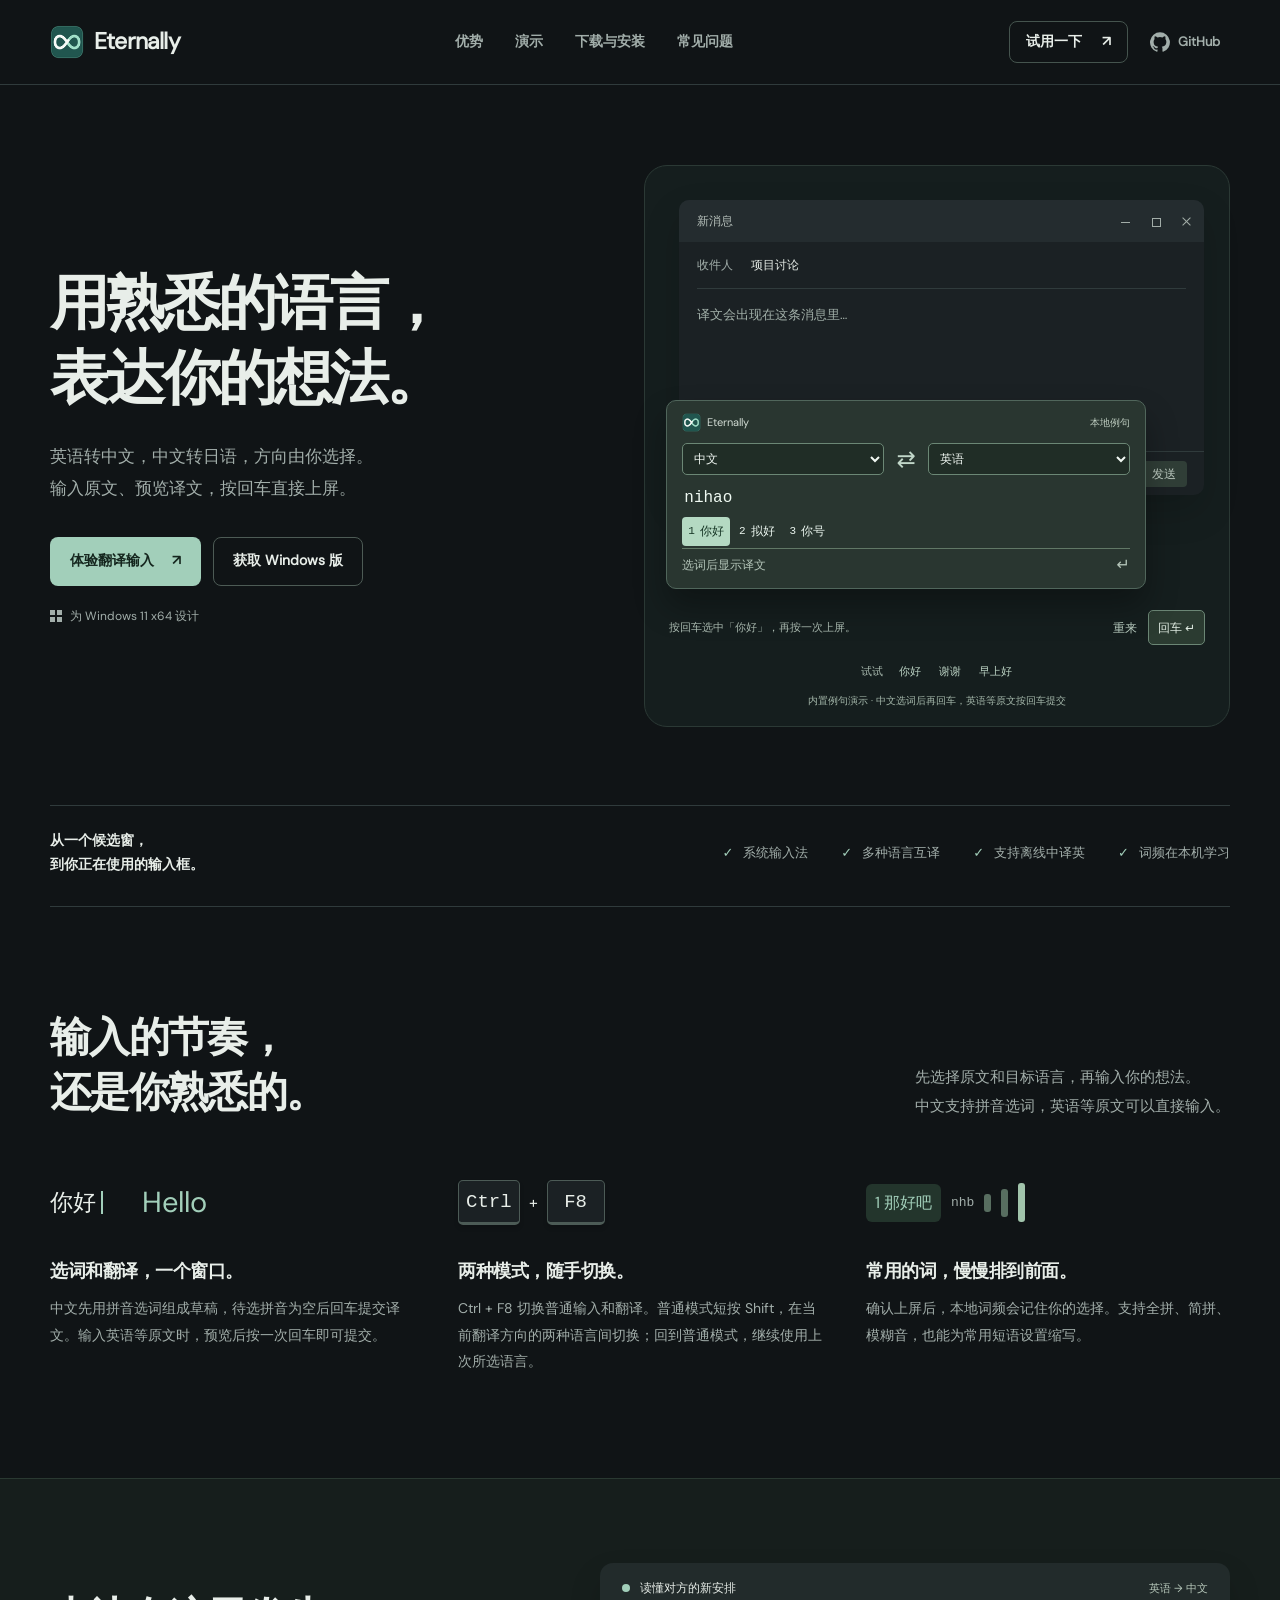
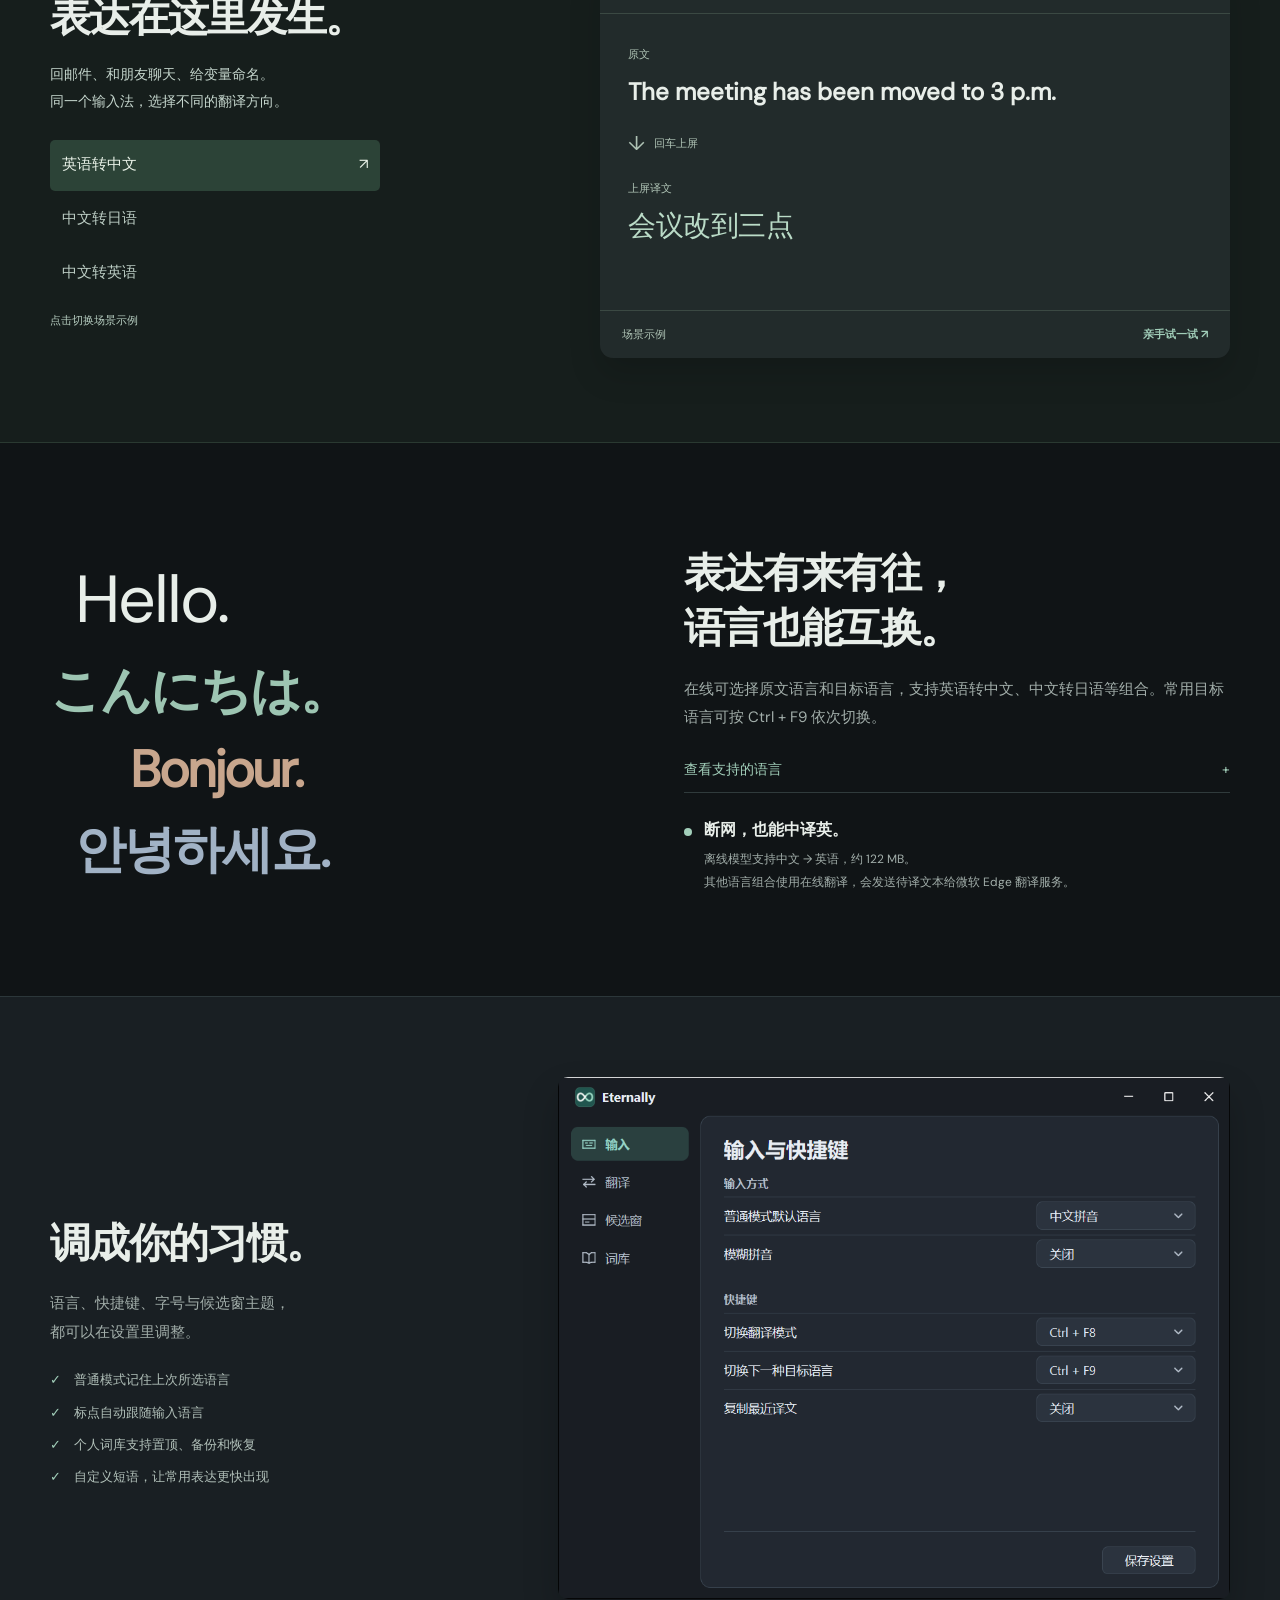
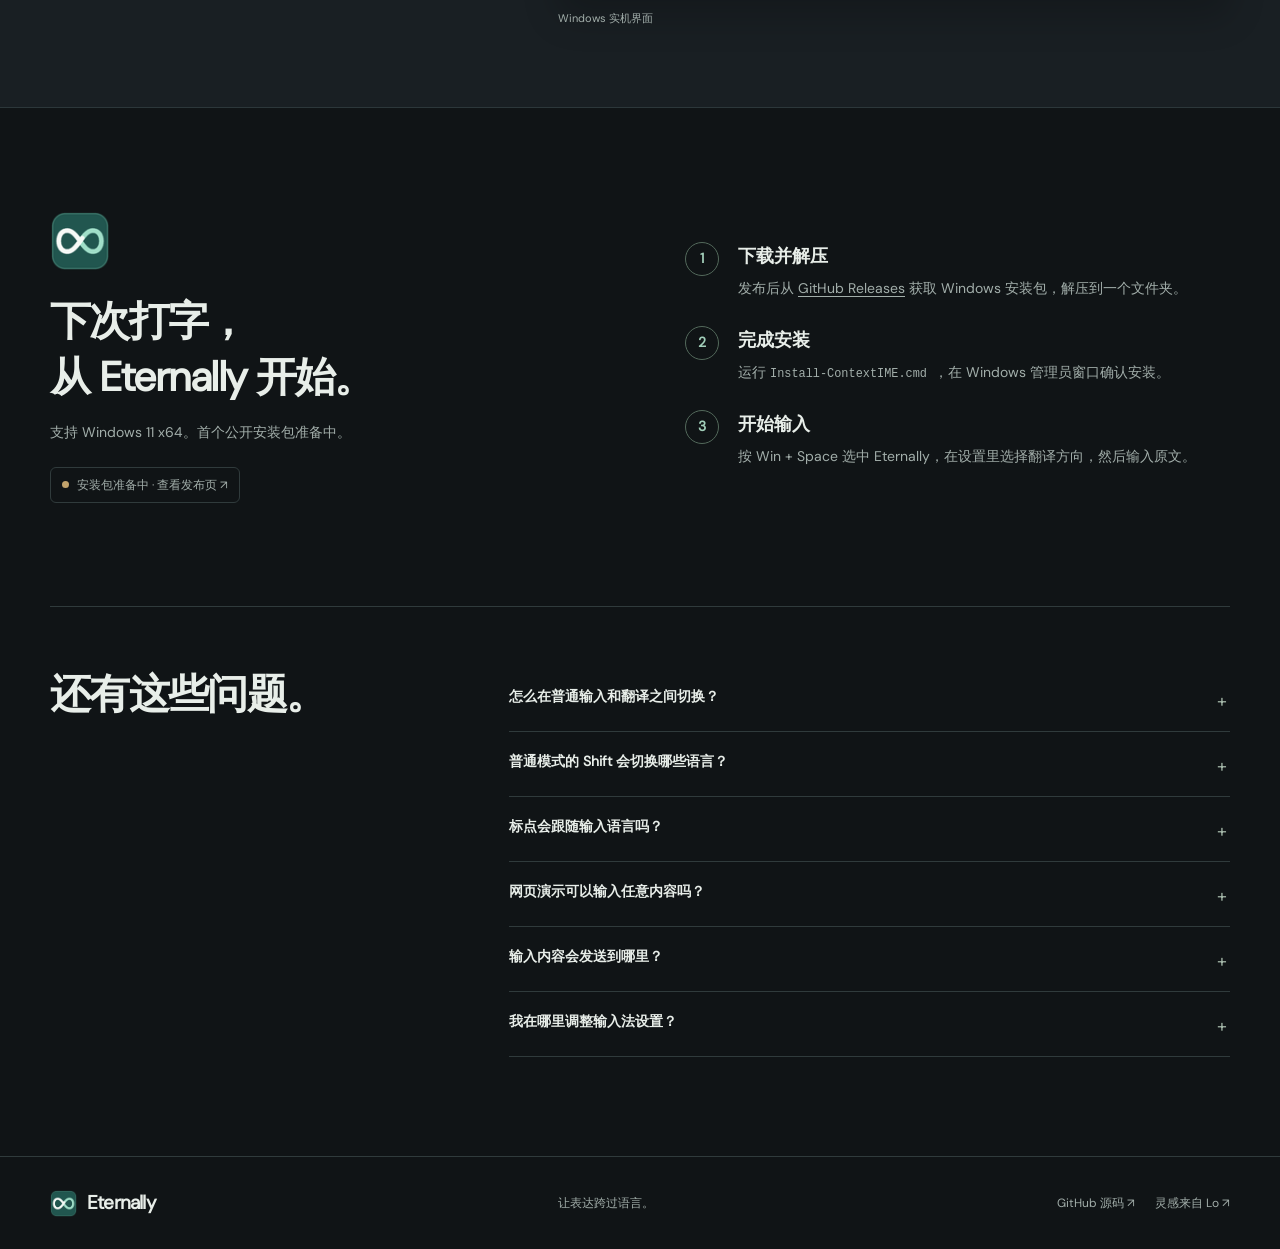
==== docs/index.html @ 4bd0f8e2 "Add Eternally Windows input method and website" ====
<!DOCTYPE html>
<html lang="zh-CN">
 <head>
  <meta charset="utf-8"/>
  <meta content="width=device-width, initial-scale=1" name="viewport"/>
  <meta content="Eternally 是 Windows 11 上的翻译输入法。选择原文和目标语言，在候选窗里预览译文，按回车直接上屏。" name="description"/>
  <meta content="#101416" name="theme-color"/>
  <title>
   Eternally · 让表达跨过语言
  </title>
  <link href="./assets/eternally.png" rel="icon" type="image/png"/>
  <link as="font" crossorigin="" href="./assets/dm-sans.ttf" rel="preload" type="font/ttf"/>
  <link href="./styles.css" rel="stylesheet"/>
  <script defer="" src="./demo.js">
  </script>
 </head>
 <body>
  <a class="skip" href="#main">
   跳到主要内容
  </a>
  <header class="site-header" id="top">
   <div class="wrap header-inner">
    <a aria-label="Eternally 首页" class="brand" href="#top">
     <img alt="" height="34" src="./assets/eternally.png" width="34"/>
     <span translate="no">
      Eternally
     </span>
    </a>
    <nav aria-label="主导航">
     <a href="#features">
      优势
     </a>
     <a href="#showcase">
      演示
     </a>
     <a href="#install">
      下载与安装
     </a>
     <a href="#faq">
      常见问题
     </a>
    </nav>
    <div class="header-actions">
     <a class="header-try" href="#pinyin">
      试用一下
      <span aria-hidden="true">
       ↗
      </span>
     </a>
     <a aria-label="在 GitHub 查看 Eternally 源码（新标签页）" class="header-github" href="https://github.com/wiptgdxv/Eternally" rel="noopener noreferrer" target="_blank" title="在 GitHub 查看源码">
      <svg aria-hidden="true" focusable="false" height="20" viewBox="0 0 24 24" width="20" fill="currentColor">
       <path d="M12 .3a12 12 0 0 0-3.8 23.38c.6.12.83-.26.83-.57L9 21.07c-3.34.72-4.04-1.61-4.04-1.61-.55-1.39-1.34-1.76-1.34-1.76-1.08-.74.09-.73.09-.73 1.2.09 1.84 1.24 1.84 1.24 1.07 1.83 2.8 1.3 3.49 1 .1-.78.42-1.31.76-1.61-2.67-.3-5.47-1.33-5.47-5.93 0-1.31.47-2.38 1.24-3.22-.14-.3-.54-1.52.1-3.18 0 0 1-.32 3.3 1.23a11.5 11.5 0 0 1 6 0c2.28-1.55 3.29-1.23 3.29-1.23.64 1.66.24 2.88.12 3.18a4.65 4.65 0 0 1 1.23 3.22c0 4.61-2.8 5.63-5.48 5.92.42.36.81 1.1.81 2.22l-.01 3.29c0 .31.2.69.82.57A12 12 0 0 0 12 .3Z"/>
      </svg>
      <span class="github-label" translate="no">GitHub</span>
     </a>
    </div>
   </div>
  </header>
  <main id="main">
   <section aria-labelledby="hero-title" class="hero wrap">
    <div class="hero-copy">
     <h1 id="hero-title">
      用熟悉的语言，
      <br/>
      表达你的想法。
     </h1>
     <p class="hero-description">
      英语转中文，中文转日语，方向由你选择。
      <br class="desktop-break"/>
      输入原文、预览译文，按回车直接上屏。
     </p>
     <div class="hero-actions">
      <a class="button button-primary" href="#pinyin">
       体验翻译输入
       <span aria-hidden="true">
        ↗
       </span>
      </a>
      <a class="button button-secondary" href="#install">
       获取 Windows 版
      </a>
     </div>
     <p class="platform-note">
      <span aria-hidden="true" class="windows-mark">
      </span>
      为 Windows 11 x64 设计
     </p>
    </div>
    <div aria-label="Eternally 交互示例" class="hero-stage" data-demo="" id="demo">
     <div class="message-window">
      <div class="window-bar">
       <span>
        新消息
       </span>
       <div aria-hidden="true" class="window-controls">
        <i>
        </i>
        <i>
        </i>
        <i>
        </i>
       </div>
      </div>
      <div class="message-recipient">
       <span>
        收件人
       </span>
       项目讨论
      </div>
      <div class="message-body">
       <label class="visually-hidden" for="output">
        译文上屏结果
       </label>
       <textarea id="output" name="translation-output" placeholder="译文会出现在这条消息里…" readonly="" rows="3"></textarea>
      </div>
      <div aria-hidden="true" class="message-toolbar">
       <span>
        A
       </span>
       <span>
        +
       </span>
       <span class="message-send">
        发送
       </span>
      </div>
     </div>
     <div class="ime">
      <div class="ime-header">
       <span class="ime-brand">
        <img alt="" height="19" src="./assets/eternally.png" width="19"/>
        Eternally
       </span>
       <span class="demo-sample-label">
        本地例句
       </span>
      </div>
      <div aria-label="选择翻译方向" class="translation-pair" role="group">
       <label class="pair-field">
        <span class="visually-hidden">
         原文语言
        </span>
        <select aria-label="原文语言" autocomplete="off" id="source-language" name="source-language">
         <option selected="" value="zh">
          中文
         </option>
         <option value="en">
          英语
         </option>
         <option value="ja">
          日语
         </option>
         <option value="fr">
          法语
         </option>
        </select>
       </label>
       <button aria-label="交换原文和目标语言" class="pair-swap" data-swap="" title="交换语言" type="button">
        <span aria-hidden="true">
         ⇄
        </span>
       </button>
       <label class="pair-field">
        <span class="visually-hidden">
         目标语言
        </span>
        <select aria-label="目标语言" autocomplete="off" id="target-language" name="target-language">
         <option value="zh">
          中文
         </option>
         <option selected="" value="en">
          英语
         </option>
         <option value="ja">
          日语
         </option>
         <option value="fr">
          法语
         </option>
        </select>
       </label>
      </div>
      <div class="ime-composition">
       <span class="draft" data-draft="">
       </span>
       <label class="visually-hidden" for="pinyin">
        输入原文或拼音
       </label>
       <input aria-describedby="demo-status" aria-label="输入原文或拼音" autocapitalize="none" autocomplete="off" id="pinyin" maxlength="160" name="pinyin" placeholder="输入拼音，例如 nihao…" spellcheck="false" value="nihao"/>
      </div>
      <div aria-label="候选词" class="candidates" data-candidates="" role="group">
      </div>
      <div class="translation-line">
       <span aria-live="polite" class="translation" data-preview="">
        选词后显示译文
       </span>
       <span aria-hidden="true">
        ↵
       </span>
      </div>
     </div>
     <div class="demo-bottom">
      <p data-demo-status="" id="demo-status" role="status">
       第一次回车选词，再按回车上屏。
      </p>
      <div class="demo-actions">
       <button class="demo-reset" data-reset="" type="button">
        重来
       </button>
       <button class="demo-enter" data-advance="" type="button">
        回车
        <span aria-hidden="true">
         ↵
        </span>
       </button>
      </div>
     </div>
     <div aria-label="选择体验例句" class="example-picker" role="group">
      <span>
       试试
      </span>
      <button data-example="nihao" type="button">
       你好
      </button>
      <button data-example="xiexie" type="button">
       谢谢
      </button>
      <button data-example="zaoshanghao" type="button">
       早上好
      </button>
     </div>
     <p class="demo-scope">
      内置例句演示 · 中文选词后再回车，英语等原文按回车提交
     </p>
     <noscript>
      <p>
       开启 JavaScript 后，可以体验内置例句。
      </p>
     </noscript>
    </div>
   </section>
   <div class="product-strip wrap">
    <p>
     从一个候选窗，
     <br/>
     到你正在使用的输入框。
    </p>
    <ul>
     <li>
      系统输入法
     </li>
     <li>
      多种语言互译
     </li>
     <li>
      支持离线中译英
     </li>
     <li>
      词频在本机学习
     </li>
    </ul>
   </div>
   <section aria-labelledby="features-title" class="features wrap section" id="features">
    <div class="section-heading">
     <h2 id="features-title">
      输入的节奏，
      <br/>
      还是你熟悉的。
     </h2>
     <p>
      先选择原文和目标语言，再输入你的想法。
      <br/>
      中文支持拼音选词，英语等原文可以直接输入。
     </p>
    </div>
    <div class="feature-columns">
     <article>
      <div aria-hidden="true" class="mini-composition">
       <span>
        你好
       </span>
       <span class="mini-caret">
       </span>
       <span class="mini-result">
        Hello
       </span>
      </div>
      <h3>
       选词和翻译，一个窗口。
      </h3>
      <p>
       中文先用拼音选词组成草稿，待选拼音为空后回车提交译文。输入英语等原文时，预览后按一次回车即可提交。
      </p>
     </article>
     <article>
      <div aria-hidden="true" class="mini-shortcut">
       <kbd>
        Ctrl
       </kbd>
       <span>
        +
       </span>
       <kbd>
        F8
       </kbd>
      </div>
      <h3>
       两种模式，随手切换。
      </h3>
      <p>
       Ctrl + F8 切换普通输入和翻译。普通模式短按 Shift，在当前翻译方向的两种语言间切换；回到普通模式，继续使用上次所选语言。
      </p>
     </article>
     <article>
      <div aria-hidden="true" class="mini-frequency">
       <span>
        1  那好吧
       </span>
       <span>
        nhb
       </span>
       <i>
       </i>
       <i>
       </i>
       <i>
       </i>
      </div>
      <h3>
       常用的词，慢慢排到前面。
      </h3>
      <p>
       确认上屏后，本地词频会记住你的选择。支持全拼、简拼、模糊音，也能为常用短语设置缩写。
      </p>
     </article>
    </div>
   </section>
   <section aria-labelledby="showcase-title" class="showcase-section" id="showcase">
    <div class="wrap showcase-layout">
     <div class="showcase-copy">
      <h2 id="showcase-title">
       表达在这里发生。
      </h2>
      <p>
       回邮件、和朋友聊天、给变量命名。
       <br/>
       同一个输入法，选择不同的翻译方向。
      </p>
      <div aria-label="切换使用场景" class="scenario-picker" role="group">
       <button aria-pressed="true" data-scenario="mail" type="button">
        <span>
         英语转中文
        </span>
        <span aria-hidden="true">
         ↗
        </span>
       </button>
       <button aria-pressed="false" data-scenario="chat" type="button">
        <span>
         中文转日语
        </span>
        <span aria-hidden="true">
         ↗
        </span>
       </button>
       <button aria-pressed="false" data-scenario="code" type="button">
        <span>
         中文转英语
        </span>
        <span aria-hidden="true">
         ↗
        </span>
       </button>
      </div>
      <p class="scenario-note">
       点击切换场景示例
      </p>
     </div>
     <div class="scenario-window" data-scenario="mail" data-scenario-preview="">
      <div class="scenario-bar">
       <span aria-hidden="true" class="scenario-indicator">
       </span>
       <span data-scenario-title="">
        读懂对方的新安排
       </span>
       <span data-scenario-direction="">
        英语 → 中文
       </span>
      </div>
      <div class="scenario-content">
       <span class="scenario-label">
        原文
       </span>
       <p class="scenario-source" data-scenario-source="">
        The meeting has been moved to 3 p.m.
       </p>
       <div class="scenario-divider">
        <span aria-hidden="true">
         ↓
        </span>
        <span>
         回车上屏
        </span>
       </div>
       <span class="scenario-label">
        上屏译文
       </span>
       <p aria-live="polite" class="scenario-result" data-scenario-result="" lang="zh">
        会议改到三点
       </p>
      </div>
      <div class="scenario-footer">
       <span>
        场景示例
       </span>
       <a href="#pinyin">
        亲手试一试
        <span aria-hidden="true">
         ↗
        </span>
       </a>
      </div>
     </div>
    </div>
   </section>
   <section aria-labelledby="languages-title" class="languages wrap section">
    <div aria-hidden="true" class="language-art">
     <span class="hello-en" lang="en">
      Hello.
     </span>
     <span class="hello-ja" lang="ja">
      こんにちは。
     </span>
     <span class="hello-fr" lang="fr">
      Bonjour.
     </span>
     <span class="hello-ko" lang="ko">
      안녕하세요.
     </span>
    </div>
    <div class="language-copy">
     <h2 id="languages-title">
      表达有来有往，
      <br/>
      语言也能互换。
     </h2>
     <p>
      在线可选择原文语言和目标语言，支持英语转中文、中文转日语等组合。常用目标语言可按 Ctrl + F9 依次切换。
     </p>
     <details class="all-languages">
      <summary>
       查看支持的语言
       <span aria-hidden="true">
        +
       </span>
      </summary>
      <ul>
       <li>
        中文（简体）
       </li>
       <li>
        英语
       </li>
       <li>
        英式英语
       </li>
       <li>
        日语
       </li>
       <li>
        韩语
       </li>
       <li>
        法语
       </li>
       <li>
        德语
       </li>
       <li>
        西班牙语
       </li>
       <li>
        意大利语
       </li>
       <li>
        葡萄牙语（巴西）
       </li>
       <li>
        葡萄牙语（葡萄牙）
       </li>
       <li>
        俄语
       </li>
       <li>
        阿拉伯语
       </li>
       <li>
        印地语
       </li>
       <li>
        泰语
       </li>
       <li>
        越南语
       </li>
       <li>
        印尼语
       </li>
       <li>
        荷兰语
       </li>
       <li>
        波兰语
       </li>
       <li>
        土耳其语
       </li>
       <li>
        瑞典语
       </li>
       <li>
        乌克兰语
       </li>
      </ul>
     </details>
     <div class="offline-note">
      <span aria-hidden="true" class="offline-dot">
      </span>
      <div>
       <h3>
        断网，也能中译英。
       </h3>
       <p>
        离线模型支持中文 → 英语，约 122 MB。
        <br/>
        其他语言组合使用在线翻译，会发送待译文本给微软 Edge 翻译服务。
       </p>
      </div>
     </div>
    </div>
   </section>
   <section aria-labelledby="settings-title" class="settings-section">
    <div class="wrap settings-layout">
     <div class="settings-copy">
      <h2 id="settings-title">
       调成你的习惯。
      </h2>
      <p>
       语言、快捷键、字号与候选窗主题，
       <br/>
       都可以在设置里调整。
      </p>
      <ul>
       <li>
        普通模式记住上次所选语言
       </li>
       <li>
        标点自动跟随输入语言
       </li>
       <li>
        个人词库支持置顶、备份和恢复
       </li>
       <li>
        自定义短语，让常用表达更快出现
       </li>
      </ul>
     </div>
     <figure class="settings-image">
      <img alt="Eternally 的 Windows 深色设置窗口，左侧为输入、翻译、候选窗和词库导航" height="755" loading="lazy" src="./assets/windows-settings-dark.png" width="972"/>
      <figcaption>
       Windows 实机界面
      </figcaption>
     </figure>
    </div>
   </section>
   <section aria-labelledby="install-title" class="install wrap section" id="install">
    <div class="download-intro">
     <img alt="" height="60" src="./assets/eternally.png" width="60"/>
     <h2 id="install-title">
      下次打字，
      <br/>
      从 Eternally 开始。
     </h2>
     <p>
      支持 Windows 11 x64。首个公开安装包准备中。
     </p>
     <a class="release-status" href="https://github.com/wiptgdxv/Eternally/releases" rel="noopener noreferrer" target="_blank">
      <span aria-hidden="true">
      </span>
      安装包准备中 · 查看发布页 ↗
     </a>
    </div>
    <ol class="install-steps">
     <li>
      <h3>
       下载并解压
      </h3>
      <p>
       发布后从 <a class="inline-link" href="https://github.com/wiptgdxv/Eternally/releases" rel="noopener noreferrer" target="_blank">GitHub Releases</a> 获取 Windows 安装包，解压到一个文件夹。
      </p>
     </li>
     <li>
      <h3>
       完成安装
      </h3>
      <p>
       运行
       <code>
        Install-ContextIME.cmd
       </code>
       ，在 Windows 管理员窗口确认安装。
      </p>
     </li>
     <li>
      <h3>
       开始输入
      </h3>
      <p>
       按 Win + Space 选中 Eternally，在设置里选择翻译方向，然后输入原文。
      </p>
     </li>
    </ol>
   </section>
   <section aria-labelledby="faq-title" class="faq wrap" id="faq">
    <h2 id="faq-title">
     还有这些问题。
    </h2>
    <div class="faq-list">
     <details>
      <summary>
       怎么在普通输入和翻译之间切换？
      </summary>
      <p>
       默认按 Ctrl + F8。普通模式直接输入，翻译模式预览后提交译文。中文、日语先组字选词；英语等直接输入原文，按回车提交译文。Shift 仅在普通模式下切换输入语言，不切换翻译模式。
      </p>
     </details>
     <details>
      <summary>
       普通模式的 Shift 会切换哪些语言？
      </summary>
      <p>
       使用当前翻译方向的原文语言和目标语言。例如「中文 → 日语」切换中文／日语，「英语 → 日语」切换英语／日语。原文选自动检测时，以英语和目标语言作为切换项。
      </p>
      <p>
       中文支持拼音选词，日语支持罗马字转平假名、片假名；系统安装日语转换支持时，还可提供汉字候选。拉丁字母语言直接输入，其他复杂文字可粘贴到翻译草稿。
      </p>
     </details>
     <details>
      <summary>
       标点会跟随输入语言吗？
      </summary>
      <p>
       普通模式跟随当前输入语言，翻译模式跟随原文语言。英语使用英文符号，中文使用「，。」，日语使用「、。」和日语引号。网址、邮箱及原样输入的代码保留原符号。
      </p>
     </details>
     <details>
      <summary>
       网页演示可以输入任意内容吗？
      </summary>
      <p>
       网页使用本地内置例句，可选择中文、英语、日语和法语并交换方向。试试 nihao、Hello 或 Thank you，完整在线翻译在 Windows 应用中使用。
      </p>
     </details>
     <details>
      <summary>
       输入内容会发送到哪里？
      </summary>
      <p>
       在线翻译将待译草稿发送给微软 Edge 翻译服务。本地词频记录保存在电脑上。离线模型当前只支持中文译为英语，在线回退由设置中的开关控制。
      </p>
     </details>
     <details>
      <summary>
       我在哪里调整输入法设置？
      </summary>
      <p>
       右键通知区域的 Eternally 图标，打开「Eternally 设置」，即可修改语言、快捷键、候选窗样式及个人词库。
      </p>
     </details>
    </div>
   </section>
  </main>
  <footer class="site-footer">
   <div class="wrap footer-inner">
    <a class="brand" href="#top">
     <img alt="" height="27" src="./assets/eternally.png" width="27"/>
     <span translate="no">
      Eternally
     </span>
    </a>
    <span>
     让表达跨过语言。
    </span>
    <div class="footer-links">
     <a href="https://github.com/wiptgdxv/Eternally" rel="noopener noreferrer" target="_blank">
      GitHub 源码 <span aria-hidden="true">↗</span>
     </a>
     <a href="https://chengjinxi.com/project/lo">
      灵感来自 Lo
      <span aria-hidden="true">
       ↗
      </span>
     </a>
    </div>
   </div>
  </footer>
 </body>
</html>
---- docs/styles.css ----
@font-face {
  font-family: "DM Sans";
  src: url("./assets/dm-sans.ttf") format("truetype");
  font-style: normal;
  font-weight: 400;
  font-display: swap;
}

:root {
  color-scheme: dark;
  --background: #101416;
  --surface: #1b2124;
  --raised: #252d30;
  --stage: #151e1e;
  --section: #161e1c;
  --ink: #e8eee9;
  --muted: #a2aeaa;
  --line: #303b3c;
  --green: #a2cfba;
  --green-hover: #bbdfcb;
  --green-light: #23352c;
  --button-ink: #14251d;
  --sans: "DM Sans", "Segoe UI", "Microsoft YaHei UI", "PingFang SC", system-ui, sans-serif;
  --mono: "Cascadia Code", Consolas, monospace;
}

*,
*::before,
*::after {
  box-sizing: border-box;
}

html {
  scroll-behavior: smooth;
  scroll-padding-top: 100px;
}

body {
  margin: 0;
  background: var(--background);
  color: var(--ink);
  font: 16px/1.7 var(--sans);
  -webkit-font-smoothing: antialiased;
}

button,
input,
textarea {
  font: inherit;
}

button,
a,
summary {
  -webkit-tap-highlight-color: transparent;
  touch-action: manipulation;
}

button,
summary {
  cursor: pointer;
}

button:disabled {
  cursor: default;
}

button,
input,
textarea {
  color: inherit;
}

a {
  color: inherit;
  text-decoration: none;
}

img {
  display: block;
  max-width: 100%;
}

h1,
h2,
h3,
p,
figure {
  margin: 0;
}

h1,
h2,
h3 {
  line-height: 1.25;
  text-wrap: balance;
}

:focus-visible {
  outline: 3px solid var(--green);
  outline-offset: 4px;
}

.wrap {
  width: min(1180px, calc(100% - 96px));
  margin-inline: auto;
}

.visually-hidden {
  position: absolute;
  width: 1px;
  height: 1px;
  padding: 0;
  overflow: hidden;
  white-space: nowrap;
  clip-path: inset(50%);
}

.skip {
  position: fixed;
  top: 8px;
  left: 8px;
  z-index: 10;
  padding: 10px 20px;
  background: var(--raised);
  transform: translateY(-150%);
}

.skip:focus {
  transform: none;
}

.site-header {
  position: sticky;
  top: 0;
  z-index: 3;
  background: var(--background);
  border-bottom: 1px solid var(--line);
}

.header-inner {
  min-height: 84px;
  display: flex;
  justify-content: space-between;
  align-items: center;
  gap: 28px;
}

.brand {
  display: inline-flex;
  align-items: center;
  flex-shrink: 0;
  gap: 10px;
  font-size: 23px;
  font-weight: 750;
  letter-spacing: -.8px;
}

nav {
  display: flex;
  align-items: center;
  gap: 32px;
}

nav a {
  display: flex;
  align-items: center;
  min-height: 44px;
  color: var(--muted);
  font-size: 14px;
  font-weight: 600;
}

nav a:hover {
  color: var(--green);
}

.header-try {
  display: inline-flex;
  align-items: center;
  gap: 20px;
  min-height: 42px;
  padding: 6px 16px;
  border: 1px solid #45544e;
  border-radius: 8px;
  font-size: 14px;
  font-weight: 650;
}

.header-try:hover {
  background: var(--green-light);
}

.header-actions {
  display: flex;
  align-items: center;
  flex-shrink: 0;
  gap: 12px;
}

.header-github {
  display: inline-flex;
  align-items: center;
  justify-content: center;
  gap: 8px;
  min-width: 44px;
  min-height: 44px;
  padding: 8px 10px;
  border-radius: 7px;
  color: var(--muted);
  font-size: 13px;
  font-weight: 600;
}

.header-github svg {
  flex-shrink: 0;
}

.header-github:hover {
  background: var(--raised);
  color: var(--ink);
}

.inline-link {
  text-decoration: underline;
  text-underline-offset: 3px;
}

.inline-link:hover {
  color: var(--green);
}

.hero {
  display: grid;
  grid-template-columns: 1fr 1.08fr;
  align-items: center;
  gap: 52px;
  padding-block: 80px 78px;
}

.hero h1 {
  font-size: clamp(44px, 4.6vw, 66px);
  line-height: 1.27;
  letter-spacing: -3px;
  font-weight: 750;
}

.hero-description {
  margin-top: 24px;
  max-width: 30em;
  color: var(--muted);
  font-size: 17px;
  line-height: 1.9;
}

.hero-actions {
  display: flex;
  flex-wrap: wrap;
  gap: 12px;
  margin-top: 32px;
}

.button {
  display: inline-flex;
  align-items: center;
  justify-content: center;
  gap: 18px;
  min-height: 49px;
  padding: 10px 19px;
  border: 1px solid transparent;
  border-radius: 8px;
  font-size: 14px;
  font-weight: 650;
}

.button-primary {
  background: var(--green);
  color: var(--button-ink);
}

.button-primary:hover {
  background: var(--green-hover);
}

.button-secondary {
  border-color: #4d5b55;
  background: transparent;
}

.button-secondary:hover {
  background: var(--green-light);
}

.platform-note {
  display: flex;
  align-items: center;
  gap: 8px;
  margin-top: 20px;
  color: var(--muted);
  font-size: 12px;
}

.windows-mark {
  display: inline-block;
  width: 12px;
  height: 12px;
  background:
    linear-gradient(90deg, transparent 44%, var(--background) 44% 56%, transparent 56%),
    linear-gradient(transparent 44%, var(--background) 44% 56%, transparent 56%),
    currentColor;
}

.hero-stage {
  min-width: 0;
  padding: 34px 0 17px;
  background: var(--stage);
  border: 1px solid #2b3935;
  border-radius: 23px;
}

.message-window {
  margin: 0 25px 0 34px;
  background: var(--surface);
  border-radius: 10px;
  box-shadow: 0 16px 36px #00000026;
  overflow: hidden;
}

.window-bar {
  display: flex;
  justify-content: space-between;
  align-items: center;
  min-height: 42px;
  padding-inline: 18px 12px;
  background: #242c2f;
  color: #b5bfba;
  font-size: 12px;
}

.window-controls {
  display: flex;
  gap: 20px;
  color: #a2ada8;
}

.window-controls i {
  position: relative;
  width: 11px;
  height: 11px;
}

.window-controls i:first-child::before {
  position: absolute;
  top: 6px;
  width: 9px;
  border-top: 1px solid;
  content: "";
}

.window-controls i:nth-child(2) {
  border: 1px solid;
  width: 9px;
  height: 9px;
  margin-top: 2px;
}

.window-controls i:last-child::before,
.window-controls i:last-child::after {
  position: absolute;
  top: 5px;
  width: 11px;
  border-top: 1px solid;
  content: "";
}

.window-controls i:last-child::before {
  transform: rotate(45deg);
}

.window-controls i:last-child::after {
  transform: rotate(-45deg);
}

.message-recipient {
  display: flex;
  gap: 18px;
  margin-inline: 18px;
  padding-block: 13px;
  border-bottom: 1px solid var(--line);
  font-size: 12px;
}

.message-recipient span {
  color: var(--muted);
}

.message-body {
  padding: 15px 18px 50px;
}

#output {
  display: block;
  resize: none;
  width: 100%;
  min-height: 76px;
  padding: 0;
  border: 0;
  background: var(--surface);
  color: var(--ink);
  font-size: 19px;
  line-height: 1.7;
}

#output::placeholder {
  color: #a2b0a9;
  font-size: 13px;
}

.message-toolbar {
  display: flex;
  align-items: center;
  gap: 16px;
  min-height: 44px;
  padding: 8px 17px;
  border-top: 1px solid var(--line);
  color: #a2ada7;
  font-size: 12px;
}

.message-send {
  margin-left: auto;
  padding: 3px 11px;
  background: #303e37;
  border-radius: 4px;
  color: #c0cec4;
}

.ime {
  position: relative;
  width: calc(100% - 104px);
  margin: -95px 66px 0 21px;
  padding: 12px 15px 8px;
  border-radius: 10px;
  border: 1px solid #50665b;
  background: #293630;
  color: #edf5ef;
  box-shadow: 0 18px 32px #0000004d;
}

.ime :focus-visible {
  outline-color: #a6dbc2;
}

.ime-header,
.ime-brand {
  display: flex;
  align-items: center;
}

.ime-header {
  justify-content: space-between;
  gap: 8px;
  margin-bottom: 8px;
}

.ime-brand {
  gap: 6px;
  font-size: 11px;
  color: #d1dbd3;
}

.demo-sample-label {
  color: #bdccbf;
  font-size: 10px;
}

.translation-pair {
  display: grid;
  grid-template-columns: minmax(0, 1fr) 32px minmax(0, 1fr);
  align-items: center;
  gap: 6px;
  margin-block: 11px 7px;
}

.pair-field {
  min-width: 0;
}

.pair-field select {
  width: 100%;
  min-width: 0;
  min-height: 32px;
  padding: 4px 7px;
  border: 1px solid #6b8775;
  border-radius: 5px;
  background: #202d26;
  color: #f1f8f3;
  color-scheme: dark;
  font: inherit;
  font-size: 12px;
  cursor: pointer;
}

.pair-swap {
  display: grid;
  place-items: center;
  min-height: 32px;
  padding: 0;
  border: 0;
  border-radius: 5px;
  background: transparent;
  color: #c1d7c9;
  font-size: 23px;
  line-height: 1;
}

.pair-swap:hover {
  background: #3e5447;
  color: #fff;
}

.ime-composition {
  display: flex;
  align-items: center;
  min-width: 0;
  gap: 7px;
  min-height: 32px;
}

.draft {
  flex-shrink: 0;
  font-size: 16px;
}

.draft:empty {
  display: none;
}

#pinyin {
  width: 100%;
  min-width: 0;
  min-height: 31px;
  padding: 0 2px;
  border: 0;
  border-radius: 3px;
  background: transparent;
  color: #eff9f2;
  font-family: var(--mono);
  font-size: 16px;
  caret-color: #b2e1c8;
}

#pinyin::placeholder {
  color: #b4c5b9;
  font-size: 12px;
}

#pinyin:focus-visible {
  outline-width: 1px;
  outline-offset: 2px;
}

[data-source]:not([data-source="zh"]) #pinyin {
  font-family: var(--sans);
  font-size: 15px;
}

.candidates {
  display: flex;
  align-items: center;
  flex-wrap: wrap;
  gap: 3px;
  min-height: 34px;
  padding-block: 2px;
}

.candidate {
  display: inline-flex;
  align-items: center;
  gap: 5px;
  min-height: 29px;
  padding: 3px 6px;
  border: 0;
  border-radius: 4px;
  background: transparent;
  color: #eaf5ee;
  font-size: 12px;
}

.candidate[data-selected="true"] {
  background: #b4d9c2;
  color: #163525;
}

.candidate:hover {
  background: #405c49;
  color: #fff;
}

.candidate kbd {
  padding: 0;
  border: 0;
  background: transparent;
  font-size: 11px;
  color: inherit;
}

.demo-empty {
  color: #b4c5b9;
  font-size: 12px;
}

.translation-line {
  display: flex;
  justify-content: space-between;
  gap: 10px;
  align-items: center;
  min-height: 32px;
  border-top: 1px solid #617866;
  color: #b4c5b9;
}

.translation {
  overflow-wrap: anywhere;
  color: #c8eed4;
  font-size: 15px;
}

[data-stage="compose"] .translation,
[data-stage="submitted"] .translation {
  color: #b4c5b9;
  font-size: 12px;
}

.demo-bottom {
  display: flex;
  justify-content: space-between;
  align-items: center;
  gap: 10px;
  margin-top: 21px;
  padding-inline: 24px;
}

.demo-bottom p {
  max-width: 28em;
  color: #acbcb2;
  font-size: 11px;
}

.demo-actions {
  display: flex;
  align-items: center;
  flex-shrink: 0;
  gap: 2px;
}

.demo-reset,
.demo-enter {
  min-height: 35px;
  padding: 4px 9px;
  border: 0;
  border-radius: 5px;
  background: transparent;
  color: #b9ccc0;
  font-size: 12px;
}

.demo-reset:hover {
  background: #2b3b31;
}

.demo-enter {
  border: 1px solid #6b8675;
  background: #2b3b31;
  color: #e2eee4;
}

.demo-enter:hover {
  background: #354c3d;
}

.demo-enter:disabled {
  border-color: #364a3c;
  background: #1c2921;
  color: #a1b2a7;
}

.example-picker {
  display: flex;
  flex-wrap: wrap;
  align-items: center;
  justify-content: center;
  gap: 14px;
  padding-top: 10px;
  color: #a8b9ae;
  font-size: 11px;
}

.example-picker button {
  min-height: 32px;
  padding: 2px;
  border: 0;
  background: transparent;
  color: #bdd4c5;
  font-size: 11px;
}

.example-picker button:hover {
  text-decoration: underline;
  text-underline-offset: 4px;
}

.demo-scope {
  margin-top: 5px;
  padding-inline: 18px;
  color: #a4b7aa;
  font-size: 10px;
  text-align: center;
  line-height: 1.7;
}

.product-strip {
  display: flex;
  justify-content: space-between;
  gap: 30px;
  padding-block: 23px 29px;
  border-block: 1px solid var(--line);
}

.product-strip p {
  font-size: 14px;
  font-weight: 600;
  line-height: 1.7;
}

.product-strip ul {
  display: flex;
  flex-wrap: wrap;
  justify-content: flex-end;
  align-items: center;
  gap: 18px 33px;
  margin: 0;
  padding: 0;
  list-style: none;
  color: var(--muted);
  font-size: 13px;
}

.product-strip li::before {
  content: "✓";
  margin-right: 7px;
  color: var(--green);
}

.section {
  padding-block: 103px;
}

.section-heading {
  display: flex;
  align-items: end;
  justify-content: space-between;
  gap: 35px;
  margin-bottom: 45px;
}

h2 {
  font-size: clamp(32px, 3.2vw, 44px);
  font-weight: 700;
  line-height: 1.35;
  letter-spacing: -1.7px;
}

.section-heading > p {
  color: var(--muted);
  line-height: 1.9;
  font-size: 15px;
}

.feature-columns {
  display: grid;
  grid-template-columns: repeat(3, minmax(0, 1fr));
  gap: 44px;
}

.feature-columns h3 {
  margin-top: 20px;
  font-size: 18px;
  letter-spacing: -.5px;
}

.feature-columns p {
  margin-top: 12px;
  color: var(--muted);
  line-height: 1.9;
  font-size: 14px;
}

.mini-composition,
.mini-shortcut,
.mini-frequency {
  display: flex;
  align-items: center;
  min-height: 75px;
}

.mini-composition {
  gap: 5px;
  font-size: 23px;
}

.mini-caret {
  width: 2px;
  height: 23px;
  background: var(--green);
}

.mini-result {
  padding-left: 34px;
  color: var(--green);
  font-size: 29px;
}

kbd {
  padding: 3px 7px;
  border: 1px solid #4c5b56;
  border-radius: 5px;
  background: #222c28;
  font-family: var(--mono);
  font-size: .85em;
  white-space: nowrap;
}

.mini-shortcut {
  gap: 9px;
}

.mini-shortcut kbd {
  display: grid;
  place-items: center;
  min-width: 58px;
  min-height: 45px;
  background: var(--surface);
  border-color: #4c5b56;
  border-bottom-width: 3px;
  font-size: 19px;
  box-shadow: 0 3px 4px #00000026;
}

.mini-frequency {
  gap: 10px;
  flex-wrap: wrap;
}

.mini-frequency span:first-child {
  padding: 5px 9px;
  border-radius: 6px;
  background: var(--green-light);
  color: var(--green);
}

.mini-frequency span:nth-child(2) {
  font-family: var(--mono);
  color: var(--muted);
  font-size: 13px;
}

.mini-frequency i {
  width: 7px;
  height: 18px;
  align-self: center;
  border-radius: 3px;
  background: #586e60;
}

.mini-frequency i:nth-last-child(2) {
  height: 28px;
}

.mini-frequency i:last-child {
  height: 39px;
  background: #a1c4ab;
}

.showcase-section {
  padding-block: 84px;
  background: var(--section);
  border-block: 1px solid #2a3931;
  color: var(--ink);
}

.showcase-layout {
  display: grid;
  grid-template-columns: .85fr 1.15fr;
  gap: 85px;
  align-items: center;
}

.showcase-copy > p {
  margin-top: 16px;
  color: #c5d6cd;
  line-height: 1.9;
  font-size: 14px;
}

.scenario-picker {
  display: flex;
  flex-direction: column;
  gap: 3px;
  margin-top: 25px;
  max-width: 330px;
}

.scenario-picker button {
  display: flex;
  justify-content: space-between;
  align-items: center;
  min-height: 51px;
  padding: 9px 12px;
  border: 0;
  border-radius: 5px;
  background: transparent;
  color: #bdcec5;
  text-align: left;
  font-size: 15px;
}

.scenario-picker button span:last-child {
  opacity: 0;
}

.scenario-picker [aria-pressed="true"] {
  background: #2c4337;
  color: #eaf3e9;
}

.scenario-picker [aria-pressed="true"] span:last-child,
.scenario-picker button:hover span:last-child {
  opacity: 1;
}

.scenario-picker button:hover {
  background: #2c4337;
  color: #eaf3e9;
}

.showcase-copy .scenario-note {
  margin-top: 11px;
  font-size: 11px;
  color: #b6cdc0;
}

.scenario-window {
  min-width: 0;
  border-radius: 13px;
  background: #222b2b;
  box-shadow: 0 16px 32px #00000026;
  color: var(--ink);
}

.scenario-bar {
  display: flex;
  align-items: center;
  gap: 10px;
  padding: 15px 22px;
  border-bottom: 1px solid #3b4943;
  font-size: 12px;
}

.scenario-bar > span:last-child {
  margin-left: auto;
  color: #b6c7ba;
  font-size: 11px;
}

.scenario-indicator {
  width: 8px;
  height: 8px;
  background: var(--green);
  border-radius: 50%;
}

.scenario-content {
  padding: 25px 28px 30px;
}

.scenario-label {
  font-size: 11px;
  color: #afc3b5;
}

.scenario-source {
  margin-top: 6px;
  font-size: 24px;
  font-weight: 600;
}

.scenario-divider {
  display: flex;
  align-items: center;
  gap: 9px;
  padding-block: 13px;
  color: #afc3b5;
  font-size: 11px;
}

.scenario-divider span:first-child {
  font-size: 20px;
}

.scenario-result {
  margin-top: 5px;
  min-height: 75px;
  color: #badbc7;
  font-size: 28px;
  line-height: 1.5;
  letter-spacing: -.5px;
  overflow-wrap: anywhere;
}

[data-scenario="code"] .scenario-result {
  font-family: var(--mono);
  font-size: 25px;
}

.scenario-footer {
  display: flex;
  justify-content: space-between;
  gap: 12px;
  padding: 14px 22px;
  border-top: 1px solid #3b4943;
  font-size: 11px;
  color: #afc3b5;
}

.scenario-footer a {
  color: var(--green);
  font-weight: 600;
}

.scenario-footer a:hover {
  text-decoration: underline;
}

.languages {
  display: grid;
  grid-template-columns: 1fr 1fr;
  align-items: center;
  gap: 88px;
}

.language-art {
  display: flex;
  flex-direction: column;
  gap: 3px;
}

.language-art span {
  display: block;
  font-size: clamp(31px, 4vw, 57px);
  line-height: 1.5;
  font-weight: 600;
  letter-spacing: -2px;
}

.language-art .hello-en {
  padding-left: 25px;
  font-size: clamp(48px, 5.2vw, 74px);
  font-weight: 500;
}

.language-art .hello-ja {
  color: #9dc5b2;
}

.language-art .hello-fr {
  padding-left: 80px;
  color: #c8a68d;
}

.language-art .hello-ko {
  padding-left: 25px;
  color: #a1b2c5;
}

.language-copy > p {
  margin-top: 18px;
  color: var(--muted);
  font-size: 15px;
  line-height: 1.9;
}

.all-languages {
  margin-top: 15px;
}

.all-languages summary {
  display: flex;
  justify-content: space-between;
  padding-block: 11px;
  border-bottom: 1px solid var(--line);
  color: var(--green);
  font-size: 14px;
}

summary {
  list-style: none;
}

summary::-webkit-details-marker {
  display: none;
}

.all-languages ul {
  display: grid;
  grid-template-columns: repeat(2, minmax(0, 1fr));
  gap: 5px 18px;
  margin-block: 15px;
  padding-inline-start: 17px;
  color: var(--muted);
  font-size: 13px;
}

.offline-note {
  display: flex;
  align-items: start;
  gap: 12px;
  margin-top: 27px;
}

.offline-dot {
  flex-shrink: 0;
  width: 8px;
  height: 8px;
  margin-top: 8px;
  border-radius: 50%;
  background: var(--green);
}

.offline-note h3 {
  font-size: 16px;
}

.offline-note p {
  margin-top: 8px;
  color: var(--muted);
  font-size: 12px;
  line-height: 1.85;
}

.settings-section {
  padding-block: 80px;
  background: #191f23;
  border-block: 1px solid #2c373a;
}

.settings-layout {
  display: grid;
  grid-template-columns: .8fr 1.2fr;
  align-items: center;
  gap: 60px;
}

.settings-copy p {
  margin-top: 18px;
  font-size: 15px;
  line-height: 1.9;
  color: var(--muted);
}

.settings-copy ul {
  margin: 23px 0 0;
  padding: 0;
  list-style: none;
  font-size: 13px;
  color: #b1c0b9;
}

.settings-copy li + li {
  margin-top: 10px;
}

.settings-copy li::before {
  content: "✓";
  color: var(--green);
  margin-right: 10px;
}

.settings-image img {
  width: 100%;
  height: auto;
  border-radius: 10px;
  box-shadow: 0 18px 36px #00000033;
}

.settings-image figcaption {
  margin-top: 10px;
  color: var(--muted);
  font-size: 11px;
}

.install {
  display: grid;
  grid-template-columns: 1fr 1fr;
  gap: 90px;
  align-items: center;
}

.download-intro > img {
  margin-bottom: 23px;
}

.download-intro > p {
  margin-top: 16px;
  font-size: 14px;
  color: var(--muted);
}

.release-status {
  display: inline-flex;
  align-items: center;
  gap: 8px;
  margin-top: 22px;
  padding: 7px 11px;
  border: 1px solid var(--line);
  border-radius: 6px;
  font-size: 12px;
  color: var(--muted);
}

.release-status > span {
  width: 7px;
  height: 7px;
  border-radius: 50%;
  background: #c2a36c;
}

a.release-status:hover {
  border-color: #52695d;
  background: var(--raised);
  color: var(--ink);
}

.install-steps {
  display: flex;
  flex-direction: column;
  gap: 27px;
  margin: 0;
  padding: 0;
  counter-reset: install;
  list-style: none;
}

.install-steps li {
  position: relative;
  padding-left: 53px;
  counter-increment: install;
}

.install-steps li::before {
  position: absolute;
  left: 0;
  top: -3px;
  display: grid;
  place-items: center;
  width: 34px;
  height: 34px;
  border: 1px solid #53695b;
  border-radius: 50%;
  color: var(--green);
  content: counter(install);
  font-family: var(--sans);
  font-size: 14px;
  font-weight: 600;
}

.install-steps h3 {
  font-size: 18px;
}

.install-steps p {
  margin-top: 8px;
  color: var(--muted);
  font-size: 14px;
  line-height: 1.9;
}

.install-steps code {
  overflow-wrap: anywhere;
  font-family: var(--mono);
  font-size: .85em;
}

.faq {
  display: grid;
  grid-template-columns: .7fr 1.3fr;
  align-items: start;
  gap: 70px;
  padding-block: 60px 99px;
  border-top: 1px solid var(--line);
}

.faq-list details {
  border-bottom: 1px solid var(--line);
}

.faq-list summary {
  position: relative;
  min-height: 64px;
  padding: 18px 30px 18px 0;
  font-size: 14px;
  font-weight: 600;
}

.faq-list summary::after {
  position: absolute;
  right: 3px;
  top: 19px;
  color: #a4b8a9;
  font-size: 18px;
  font-weight: 400;
  content: "+";
}

.faq-list details[open] summary::after {
  content: "−";
}

.faq-list summary:hover {
  color: var(--green);
}

.faq-list p {
  padding-bottom: 21px;
  color: var(--muted);
  font-size: 13px;
  line-height: 1.95;
}

.site-footer {
  border-top: 1px solid var(--line);
}

.footer-inner {
  display: flex;
  justify-content: space-between;
  align-items: center;
  gap: 25px;
  min-height: 92px;
}

.footer-inner .brand {
  font-size: 19px;
}

.footer-inner > span,
.footer-links {
  color: var(--muted);
  font-size: 12px;
}

.footer-links {
  display: flex;
  flex-wrap: wrap;
  gap: 12px 20px;
}

.footer-links a:hover {
  color: var(--green);
}

@media (max-width: 1100px) {
  .wrap {
    width: calc(100% - 64px);
  }

  .hero {
    gap: 30px;
    padding-block: 62px;
  }

  .hero h1 {
    font-size: 50px;
  }

  .hero-description {
    font-size: 15px;
  }

  .hero-actions {
    gap: 9px;
  }

  .button {
    padding-inline: 14px;
    font-size: 13px;
  }

  .desktop-break {
    display: none;
  }

  .ime {
    width: calc(100% - 62px);
    margin-left: 14px;
    margin-right: 30px;
  }

  .demo-bottom {
    flex-wrap: wrap;
    padding-inline: 18px;
    gap: 4px;
  }

  .demo-actions {
    margin-left: auto;
  }

  .product-strip ul {
    gap: 12px 20px;
  }

  .showcase-layout,
  .languages,
  .settings-layout,
  .install {
    gap: 50px;
  }
}

@media (max-width: 820px) {
  .wrap {
    width: calc(100% - 44px);
  }

  .header-inner {
    gap: 16px;
    min-height: 74px;
  }

  nav {
    gap: 19px;
  }

  .header-try {
    display: none;
  }

  .hero {
    grid-template-columns: minmax(0, 1fr);
    gap: 37px;
    padding-block: 54px 44px;
  }

  .hero-copy {
    max-width: 560px;
  }

  .hero h1 {
    font-size: 59px;
  }

  .hero-description {
    max-width: 29em;
    font-size: 17px;
  }

  .hero-actions {
    margin-top: 24px;
  }

  .hero-stage {
    width: 100%;
    max-width: 600px;
    justify-self: center;
  }

  .ime {
    width: calc(100% - 104px);
    margin-left: 21px;
    margin-right: 66px;
  }

  .demo-bottom {
    flex-wrap: nowrap;
  }

  .feature-columns {
    gap: 27px;
  }

  .feature-columns h3 {
    font-size: 16px;
  }

  .feature-columns p {
    font-size: 13px;
  }

  .section-heading {
    gap: 25px;
  }

  .section-heading > p {
    font-size: 13px;
  }

  .showcase-layout,
  .languages,
  .settings-layout,
  .install,
  .faq {
    gap: 36px;
  }

  .scenario-source {
    font-size: 20px;
  }

  .scenario-result {
    font-size: 24px;
  }

  .language-art .hello-fr {
    padding-left: 25px;
  }

  .product-strip {
    flex-direction: column;
    gap: 15px;
  }

  .product-strip p br {
    display: none;
  }

  .product-strip ul {
    justify-content: start;
  }
}

@media (max-width: 620px) {
  html {
    scroll-padding-top: 120px;
  }

  .wrap {
    width: calc(100% - 36px);
  }

  .header-inner {
    display: grid;
    grid-template-columns: minmax(0, 1fr) auto;
    gap: 3px 16px;
    align-items: center;
    padding-block: 10px 7px;
  }

  .header-actions {
    grid-column: 2;
    grid-row: 1;
  }

  .github-label {
    display: none;
  }

  .brand {
    font-size: 21px;
  }

  .brand img {
    width: 29px;
    height: 29px;
  }

  nav {
    grid-column: 1 / -1;
    width: 100%;
    justify-content: space-between;
    gap: 9px;
  }

  nav a {
    min-height: 34px;
    font-size: 12px;
  }

  .hero {
    padding-block: 39px;
    gap: 30px;
  }

  .hero h1 {
    font-size: clamp(42px, 10.6vw, 60px);
    letter-spacing: -2px;
  }

  .hero-description {
    margin-top: 18px;
    font-size: 15px;
  }

  .hero-actions {
    margin-top: 23px;
  }

  .platform-note {
    margin-top: 17px;
  }

  .hero-stage {
    padding-top: 24px;
    border-radius: 17px;
  }

  .message-window {
    margin-inline: 20px 15px;
  }

  .message-body {
    padding-bottom: 46px;
  }

  .ime {
    width: calc(100% - 35px);
    margin-left: 8px;
    margin-right: 27px;
    padding-inline: 12px;
  }

  .ime-brand {
    font-size: 11px;
  }

  .demo-bottom {
    flex-wrap: wrap;
    margin-top: 16px;
    padding-inline: 14px;
    gap: 3px;
  }

  .example-picker {
    gap: 17px;
  }

  .section {
    padding-block: 61px;
  }

  h2 {
    font-size: 33px;
    letter-spacing: -1px;
  }

  .section-heading,
  .showcase-layout,
  .languages,
  .settings-layout,
  .install,
  .faq {
    grid-template-columns: minmax(0, 1fr);
  }

  .section-heading {
    display: block;
    margin-bottom: 30px;
  }

  .section-heading > p {
    margin-top: 19px;
    font-size: 14px;
  }

  .feature-columns {
    grid-template-columns: minmax(0, 1fr);
    gap: 28px;
  }

  .feature-columns article {
    padding-bottom: 22px;
    border-bottom: 1px solid var(--line);
  }

  .feature-columns article:last-child {
    border-bottom: 0;
    padding-bottom: 0;
  }

  .feature-columns h3 {
    margin-top: 8px;
    font-size: 18px;
  }

  .feature-columns p {
    max-width: 30em;
    font-size: 14px;
  }

  .mini-composition,
  .mini-shortcut,
  .mini-frequency {
    min-height: 57px;
  }

  .showcase-section,
  .settings-section {
    padding-block: 56px;
  }

  .scenario-picker {
    max-width: none;
    margin-top: 18px;
    gap: 2px;
  }

  .scenario-picker button {
    min-height: 46px;
  }

  .scenario-content {
    padding: 22px;
  }

  .scenario-result {
    min-height: 69px;
    font-size: 27px;
  }

  .languages {
    gap: 30px;
  }

  .language-art {
    order: 1;
    padding: 15px 15px 0;
  }

  .language-art span {
    font-size: 36px;
  }

  .language-art .hello-en {
    font-size: 59px;
  }

  .language-art .hello-fr {
    padding-left: 65px;
  }

  .settings-image {
    width: 100%;
  }

  .download-intro img {
    width: 50px;
    height: 50px;
  }

  .faq {
    gap: 25px;
    padding-block: 41px 60px;
  }

  .footer-inner {
    flex-wrap: wrap;
    min-height: 0;
    padding-block: 22px;
    gap: 14px 24px;
  }

  .footer-inner > span {
    margin-left: auto;
  }

  .footer-inner > a:last-child {
    width: 100%;
  }
}

@media (pointer: coarse) {
  .pair-field select,
  .pair-swap {
    min-height: 44px;
  }

  .translation-pair {
    grid-template-columns: minmax(0, 1fr) 44px minmax(0, 1fr);
  }

  .candidate,
  .demo-reset,
  .demo-enter,
  .example-picker button {
    min-height: 44px;
    min-width: 44px;
  }

  nav a,
  #pinyin,
  .all-languages summary {
    min-height: 44px;
  }

  .scenario-footer a,
  .footer-inner > a:last-child {
    display: inline-flex;
    align-items: center;
    min-height: 44px;
  }
}

@media (prefers-reduced-motion: reduce) {
  html {
    scroll-behavior: auto;
  }
}
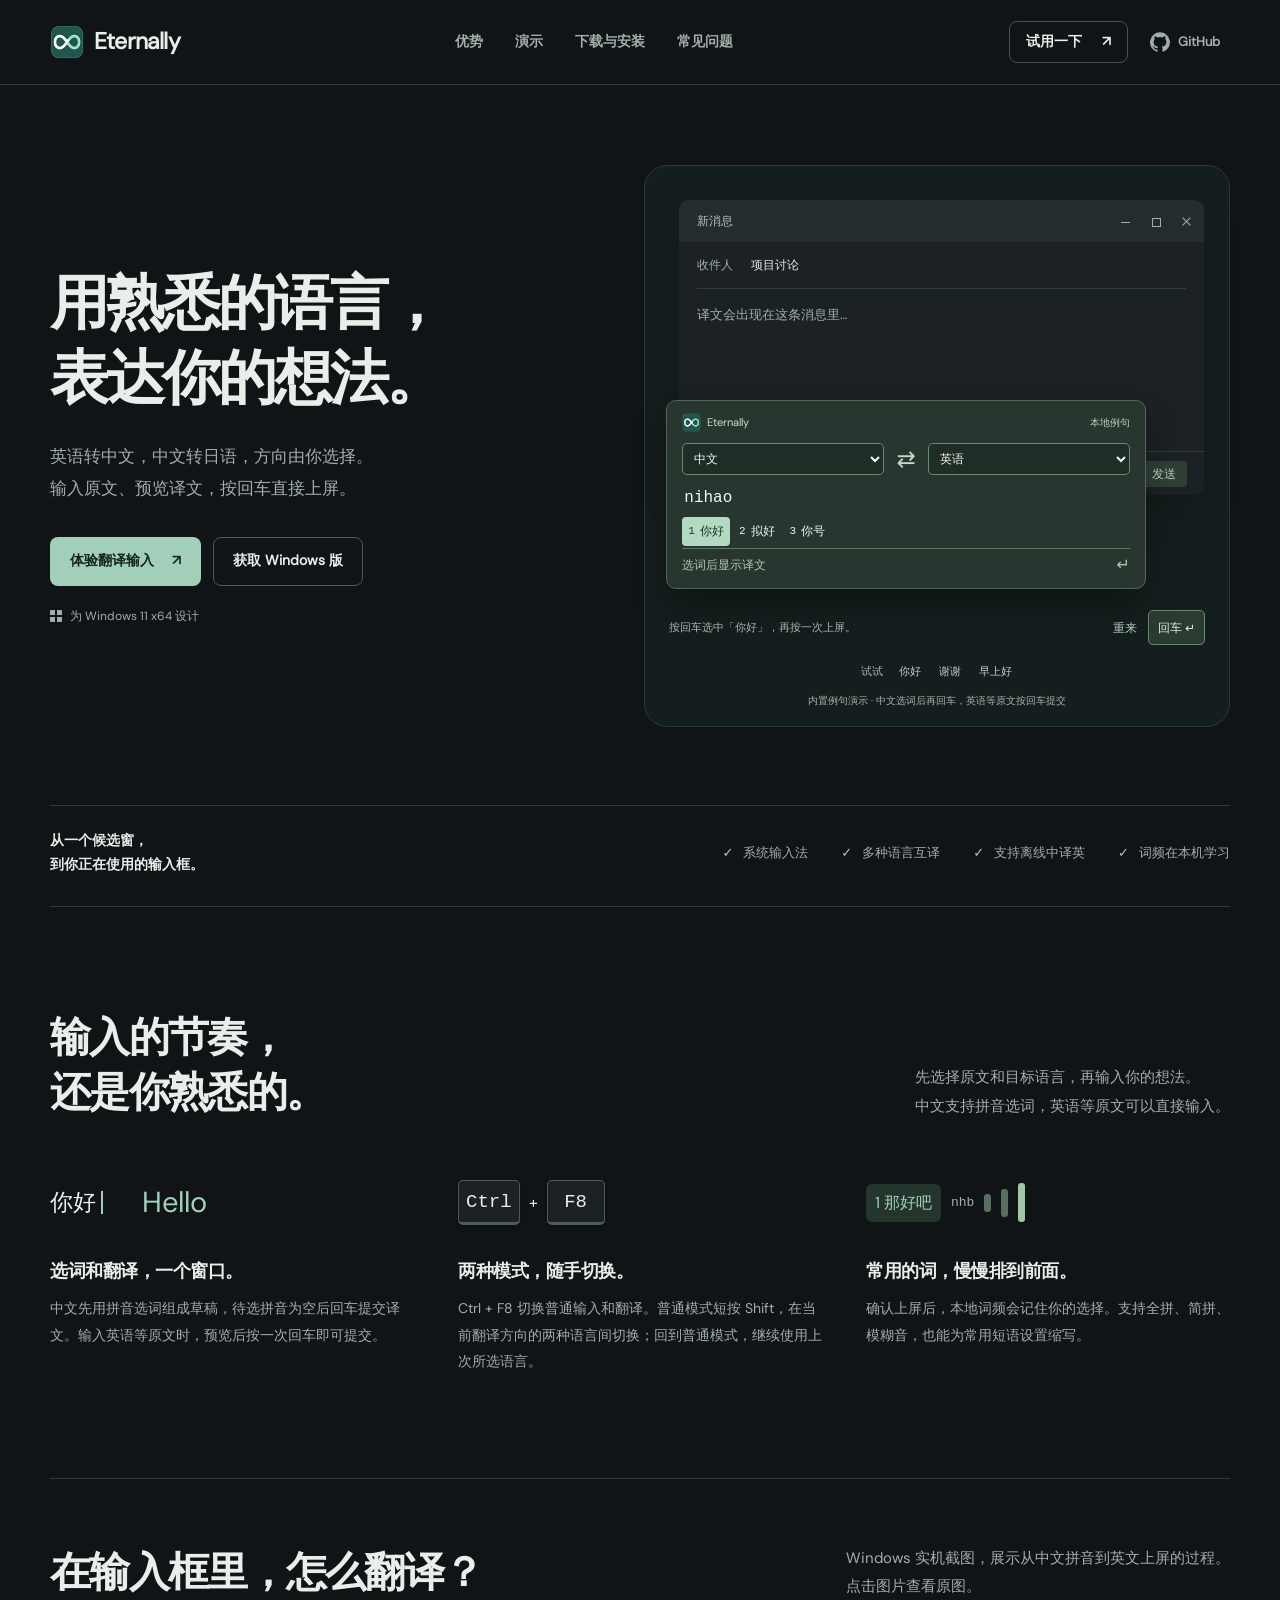
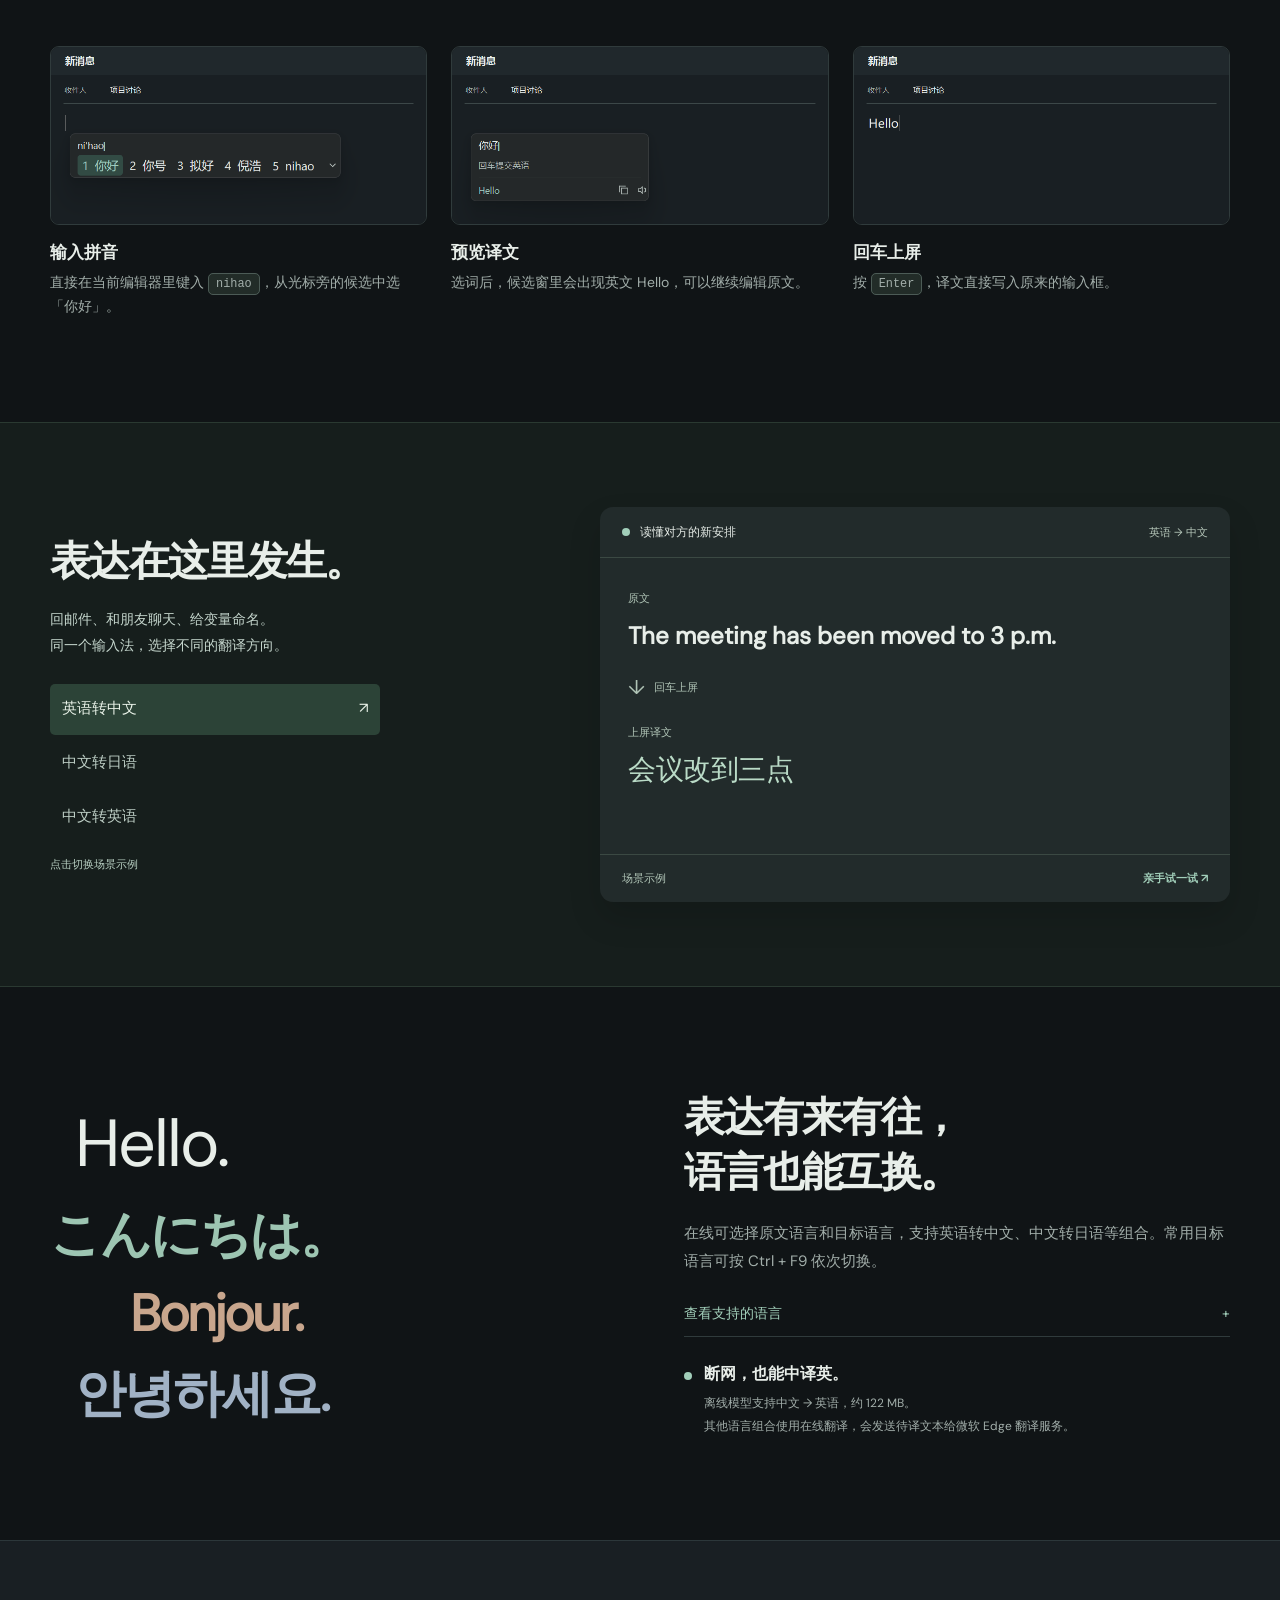
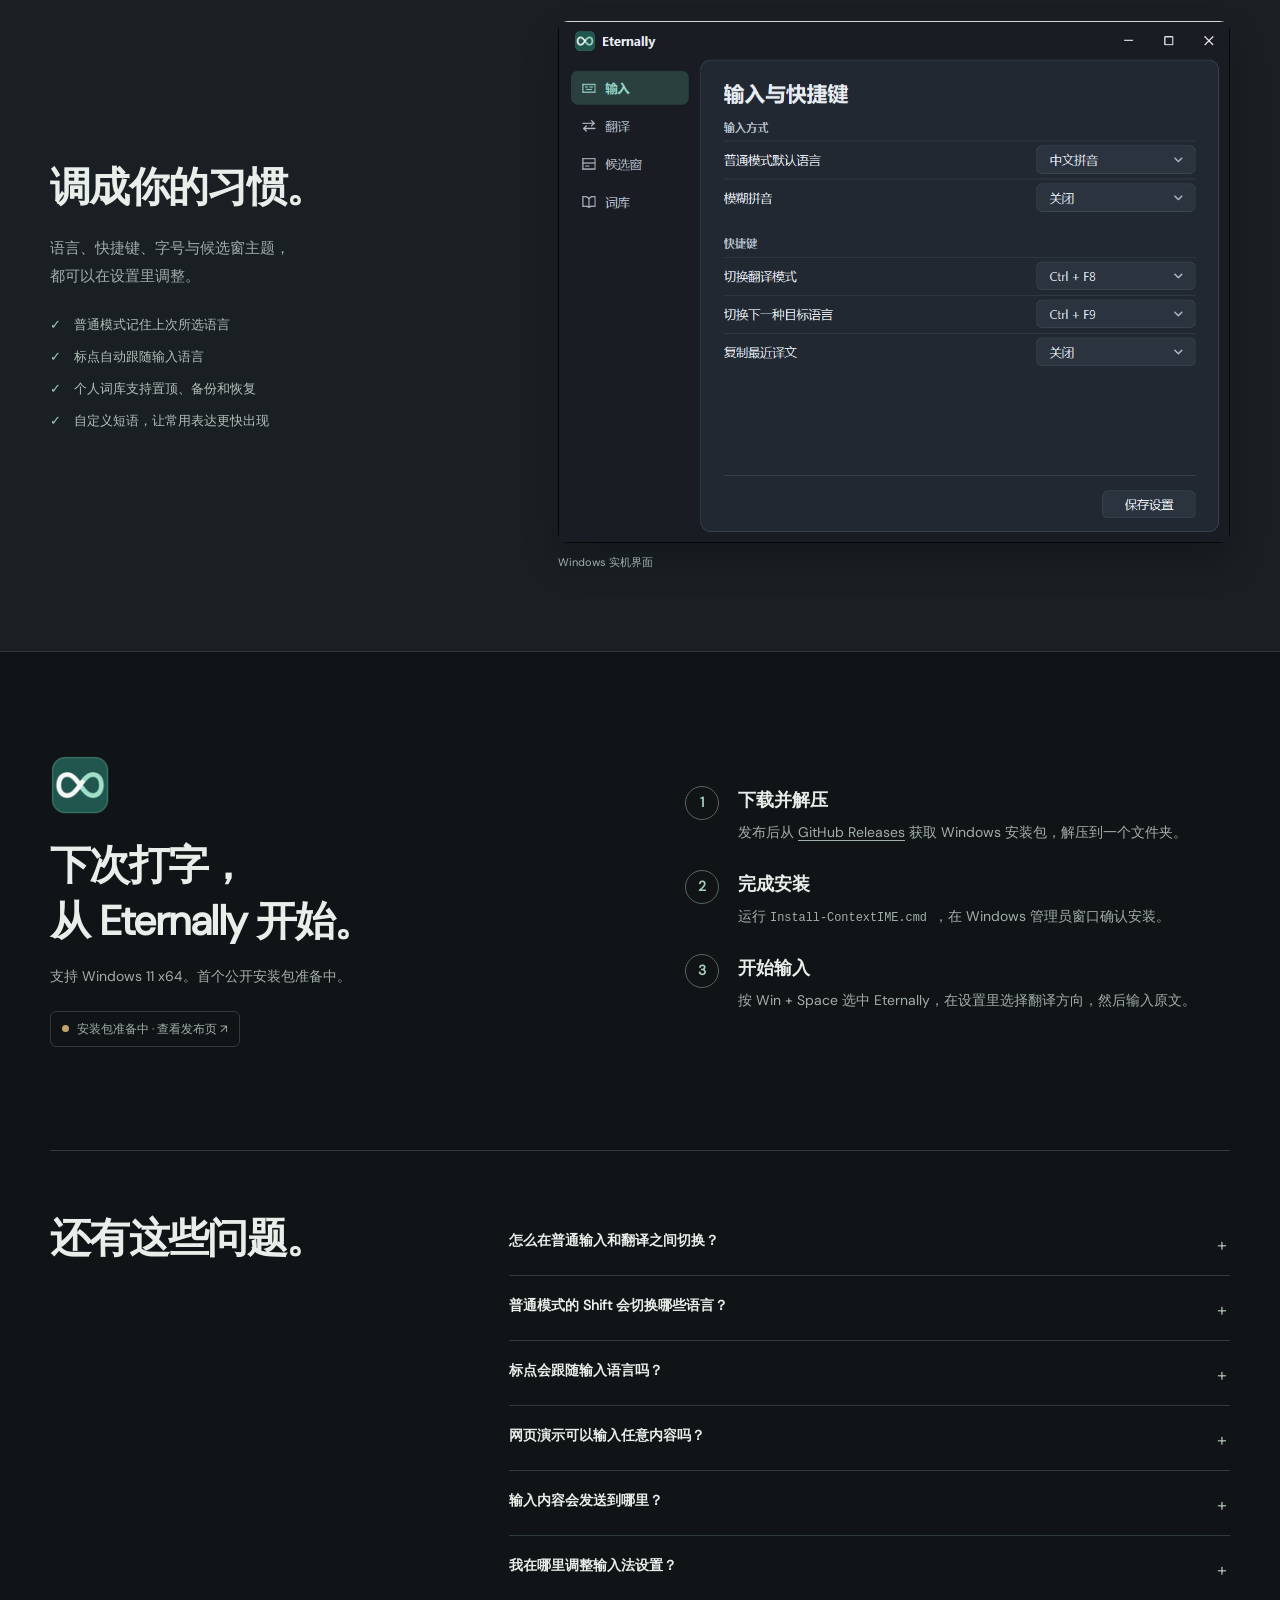
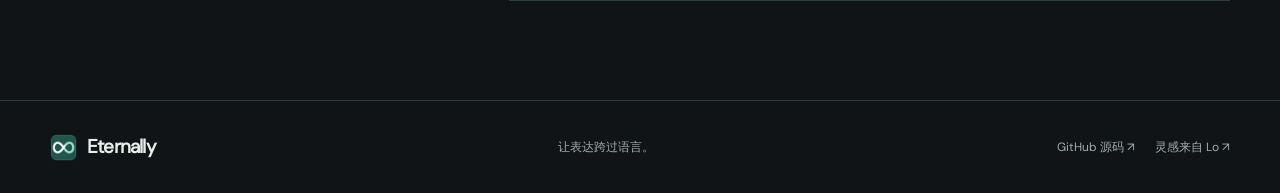
==== commit 3c45ea08: "Show Eternally in use with Windows screenshots" ====
--- a/docs/index.html
+++ b/docs/index.html
@@ -30,7 +30,7 @@
      <a href="#features">
       优势
      </a>
-     <a href="#showcase">
+     <a href="#screenshots">
       演示
      </a>
      <a href="#install">
@@ -335,6 +335,41 @@
      </article>
     </div>
    </section>
+   <section aria-labelledby="screenshots-title" class="usage-section wrap section" id="screenshots">
+    <div class="section-heading">
+     <h2 id="screenshots-title">在输入框里，怎么翻译？</h2>
+     <p>Windows 实机截图，展示从中文拼音到英文上屏的过程。<br/>点击图片查看原图。</p>
+    </div>
+    <div class="usage-steps">
+     <figure>
+      <a class="usage-image" href="./assets/ime-use-candidates.png">
+       <img src="./assets/ime-use-candidates.png" width="720" height="340" loading="lazy" alt="在 Windows 编辑器里键入 nihao，光标旁显示你好等中文候选"/>
+      </a>
+      <figcaption>
+       <h3>输入拼音</h3>
+       <p>直接在当前编辑器里键入 <kbd>nihao</kbd>，从光标旁的候选中选「你好」。</p>
+      </figcaption>
+     </figure>
+     <figure>
+      <a class="usage-image" href="./assets/ime-use-translation.png">
+       <img src="./assets/ime-use-translation.png" width="720" height="340" loading="lazy" alt="Eternally 候选窗显示原文你好及英文译文 Hello，编辑器尚未写入"/>
+      </a>
+      <figcaption>
+       <h3>预览译文</h3>
+       <p>选词后，候选窗里会出现英文 <span lang="en">Hello</span>，可以继续编辑原文。</p>
+      </figcaption>
+     </figure>
+     <figure>
+      <a class="usage-image" href="./assets/ime-use-committed.png">
+       <img src="./assets/ime-use-committed.png" width="720" height="340" loading="lazy" alt="按回车后 Hello 已写入原编辑器，候选窗收起"/>
+      </a>
+      <figcaption>
+       <h3>回车上屏</h3>
+       <p>按 <kbd>Enter</kbd>，译文直接写入原来的输入框。</p>
+      </figcaption>
+     </figure>
+    </div>
+   </section>
    <section aria-labelledby="showcase-title" class="showcase-section" id="showcase">
     <div class="wrap showcase-layout">
      <div class="showcase-copy">
--- a/docs/styles.css
+++ b/docs/styles.css
@@ -882,6 +882,73 @@
   background: #a1c4ab;
 }
 
+.usage-section {
+  border-top: 1px solid var(--line);
+  padding-top: 65px;
+}
+
+.usage-steps {
+  display: grid;
+  grid-template-columns: repeat(3, minmax(0, 1fr));
+  gap: 24px;
+}
+
+.usage-image {
+  display: block;
+  border: 1px solid var(--line);
+  border-radius: 9px;
+  overflow: hidden;
+  background: var(--surface);
+  cursor: zoom-in;
+}
+
+.usage-image:hover {
+  border-color: var(--green);
+}
+
+.usage-image img {
+  width: 100%;
+  height: auto;
+}
+
+.usage-steps figcaption {
+  margin-top: 17px;
+}
+
+.usage-steps h3 {
+  font-size: 17px;
+}
+
+.usage-steps p {
+  margin-top: 8px;
+  color: var(--muted);
+  font-size: 14px;
+}
+
+@media (621px <= width <= 940px) {
+  .usage-steps {
+    grid-template-columns: 1fr;
+  }
+
+  .usage-steps figure {
+    display: grid;
+    grid-template-columns: minmax(0, 1.5fr) minmax(0, 1fr);
+    align-items: center;
+    gap: 24px;
+  }
+
+  .usage-steps figcaption {
+    margin-top: 0;
+  }
+}
+
+@media (max-width: 620px) {
+  .usage-steps {
+    grid-template-columns: 1fr;
+    gap: 28px;
+  }
+}
+
 .showcase-section {
   padding-block: 84px;
   background: var(--section);
